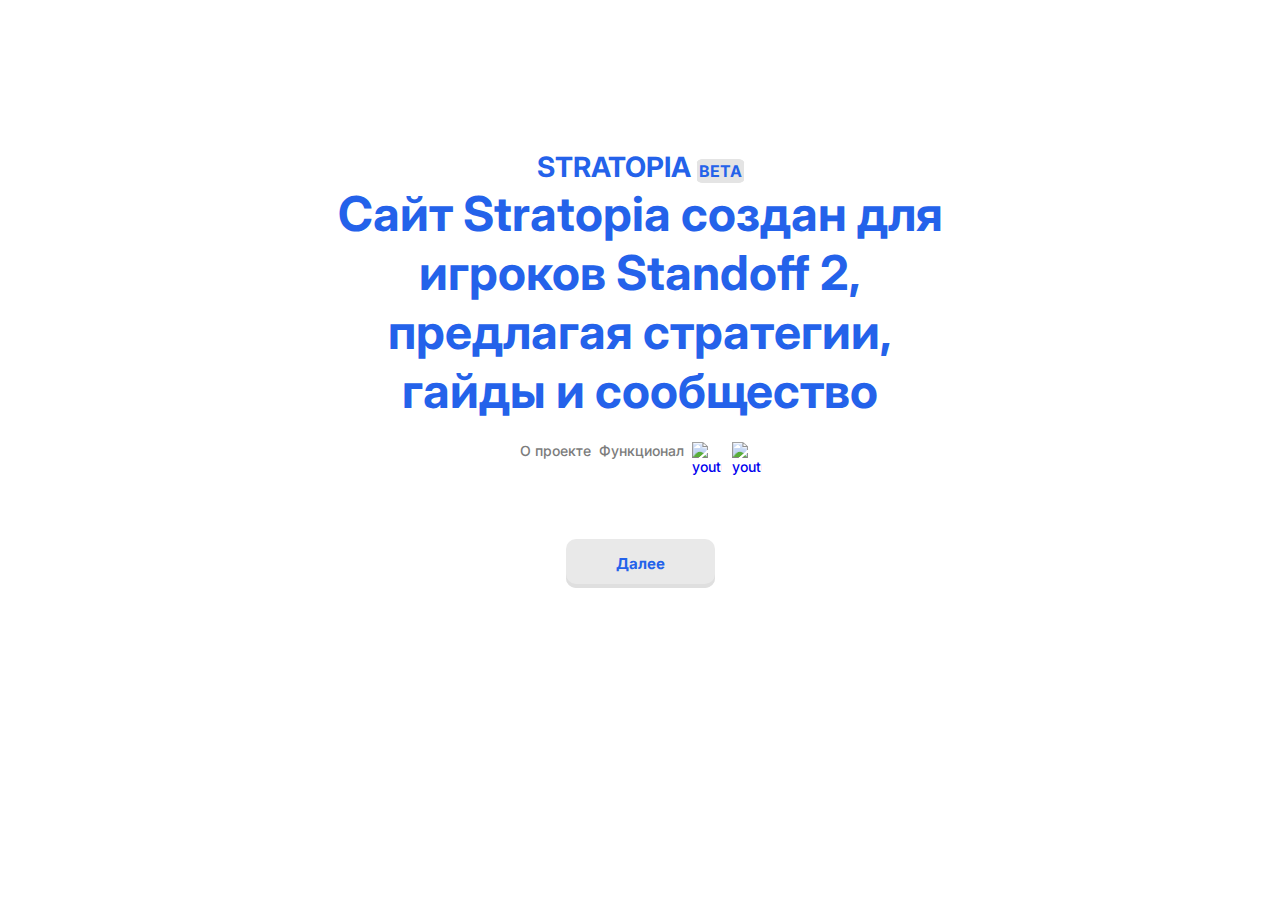
==== index.html @ 60f1918b "Add files via upload" ====
<!DOCTYPE html>
<html lang="ru">
<head>
    <meta charset="UTF-8">
    <meta name="viewport" content="width=device-width, initial-scale=1.0">
    <link rel="stylesheet" href="style1.css">
    <title>Document</title>
</head>
<body>
    <main>
        <div id="nav__main">STRATOPIA <span id="nav__main__beta">BETA</span> </div>
        <div id="main__text">Сайт Stratopia создан для игроков Standoff 2, предлагая стратегии, гайды и сообщество</div>
        <br>
        <nav>
            <ul>
                <li><a href="#" id="li__p">О проекте</a></li>
                <li><a href="#" id="li__f">Функционал</a></li>
                <li id="li__youtube"><a href="#"><img src="photo/youtube.webp" alt="youtube" id="img__youtube"></a></li>
                <li id="img__telegram"><a href="#"><img src="photo/telegram.webp" alt="youtube" id="img__telegram"></a></li>
            </ul>
        </nav>
        <div id="button">
            <a href="#" class="button">Далее</a>
        </div>
    </main>
</body>
</html>
---- style1.css ----
@import url('https://fonts.googleapis.com/css2?family=Inter:ital,opsz,wght@0,14..32,100..900;1,14..32,100..900&display=swap');

*{
    padding: 0;
    margin: 0;
    border: 0;
    font-family: "Inter", sans-serif;
}

*,*:before,*after{
-moz-box-sizing: border-box;
-webkit-box-sizing: border-box;
box-sizing: border-box;
}

:focus,:active{outline: none;}
a:focus,a:active{outline: none;}

nav,footer,header,aside{display: block;}

html,body{
    height: 100%;
    width: 100%;
    font-size: 100%;
    -ms-text-size-adjust: 100%;
    -moz-text-size-adjust: 100%;
    -webkit-text-size-adjust: 100%;
}
input,button,textarea{font-family: "Inter", sans-serif;}

input::-ms-clear{display: none;}
button{cursor: pointer;}
button::-moz-focus-inner {padding: 0;border: 0;}
a, a:visited{text-decoration: none;}
a:hover{text-decoration: none;}
ul il{list-style: none;}
img{vertical-align: top;}

h1,h2,h3,h4,h5,h6{font-family: "Inter", sans-serif;font-weight: 700;}

main{
    padding: 150px 0% 0% 0%;
}

span#nav__main__beta{
    font-size: 16px;
    border: 2px solid #E4E4E4;
    border-radius: 15%;
    background: #E4E4E4;
}


div#nav__main{
    text-align: center;
    color: #2462EA;
    font-weight: 700;
    font-size: 28px;
}

div#main__text{
    margin: auto;
    text-align: center;
    color: #2462EA;
    max-width: 13em;
    font-size: 48px;
    font-weight: 700;
}

nav{
    text-align: center;
}

li {
    display: inline-block;
    font-size: 14px;
    font-weight: 500;
    padding: 0 2px;
}

a#li__p,#li__f,#li__youtube,#li__teltegram{
    color: #7C7C7C;
}

img#img__youtube,#img__telegram{
    max-width: 100%;
}

li#li__youtube,#img__telegram{
    max-width: 30px;
    padding: 0 2px;
}

#button {
    text-align: center;
    padding: 5% 0% 0% 0%;
}

a.button{
    color: #2462EA;
    max-width: 13em;
    font-size: 15px;
    font-weight: 700;
    background-color: #E9E9E9;
    padding: 15px 50px;
    border-radius: 10px;
    display: inline-block;
    box-shadow:#DFDFDF 0 -4px 0 inset;
}

a.button:hover {
  box-shadow:  #DFDFDF 0 -2px 0 inset;
  transform: translateY(2px);
}
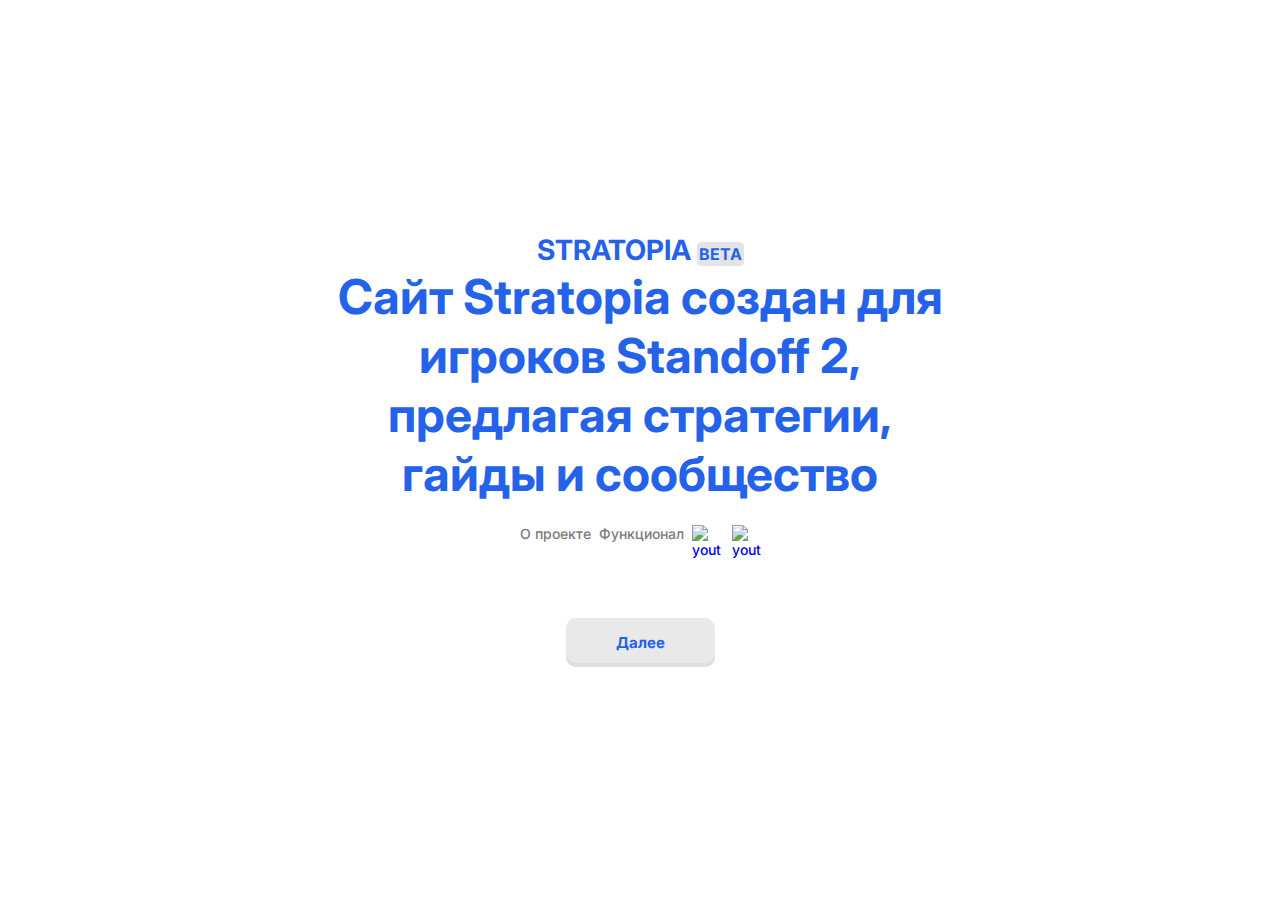
==== commit a10b2f9a: "Add files via upload" ====
--- a/index.html
+++ b/index.html
@@ -3,25 +3,25 @@
 <head>
     <meta charset="UTF-8">
     <meta name="viewport" content="width=device-width, initial-scale=1.0">
-    <link rel="stylesheet" href="style1.css">
+    <link rel="stylesheet" href="main.css">
     <title>Document</title>
 </head>
 <body>
-    <main>
-        <div id="nav__main">STRATOPIA <span id="nav__main__beta">BETA</span> </div>
-        <div id="main__text">Сайт Stratopia создан для игроков Standoff 2, предлагая стратегии, гайды и сообщество</div>
-        <br>
-        <nav>
-            <ul>
-                <li><a href="#" id="li__p">О проекте</a></li>
-                <li><a href="#" id="li__f">Функционал</a></li>
-                <li id="li__youtube"><a href="#"><img src="photo/youtube.webp" alt="youtube" id="img__youtube"></a></li>
-                <li id="img__telegram"><a href="#"><img src="photo/telegram.webp" alt="youtube" id="img__telegram"></a></li>
-            </ul>
-        </nav>
-        <div id="button">
-            <a href="#" class="button">Далее</a>
-        </div>
-    </main>
+        <main>
+            <div id="nav__main">STRATOPIA <span id="nav__main__beta">BETA</span> </div>
+            <div id="main__text">Сайт Stratopia создан для игроков Standoff 2, предлагая стратегии, гайды и сообщество</div>
+            <br>
+            <nav>
+                <ul>
+                    <li><a href="#" id="li__p">О проекте</a></li>
+                    <li><a href="#" id="li__f">Функционал</a></li>
+                    <li id="li__youtube"><a href="#"><img src="photo/youtube.webp" alt="youtube" id="img__youtube"></a></li>
+                    <li id="img__telegram"><a href="#"><img src="photo/telegram.webp" alt="youtube" id="img__telegram"></a></li>
+                </ul>
+            </nav>
+            <div id="button">
+                <a href="#" class="button">Далее</a>
+            </div>
+        </main>
 </body>
 </html>
--- a/main.css
+++ b/main.css
@@ -0,0 +1,132 @@
+@import url('https://fonts.googleapis.com/css2?family=Inter:ital,opsz,wght@0,14..32,100..900;1,14..32,100..900&display=swap');
+
+*{
+    padding: 0;
+    margin: 0;
+    border: 0;
+    font-family: "Inter", sans-serif;
+}
+
+*,*:before,*after{
+-moz-box-sizing: border-box;
+-webkit-box-sizing: border-box;
+box-sizing: border-box;
+}
+
+:focus,:active{outline: none;}
+a:focus,a:active{outline: none;}
+
+nav,footer,header,aside{display: block;}
+
+html,body{
+    height: 100%;
+    width: 100%;
+    font-size: 100%;
+    -ms-text-size-adjust: 100%;
+    -moz-text-size-adjust: 100%;
+    -webkit-text-size-adjust: 100%;
+}
+input,button,textarea{font-family: "Inter", sans-serif;}
+
+input::-ms-clear{display: none;}
+button{cursor: pointer;}
+button::-moz-focus-inner {padding: 0;border: 0;}
+a, a:visited{text-decoration: none;}
+a:hover{text-decoration: none;}
+ul il{list-style: none;}
+img{vertical-align: top;}
+
+h1,h2,h3,h4,h5,h6{font-family: "Inter", sans-serif;font-weight: 700;}
+
+.container{
+
+}
+
+main{
+    display: flex;
+    justify-content: center;
+    align-items: center;
+    height: 100%;
+    flex-direction: column;
+}
+
+span#nav__main__beta{
+    font-size: 16px;
+    border: 2px solid #E4E4E4;
+    border-radius: 15%;
+    background: #E4E4E4;
+}
+
+
+div#nav__main{
+    text-align: center;
+    color: #2462EA;
+    font-weight: 700;
+    font-size: 28px;
+}
+
+div#main__text{
+    text-align: center;
+    color: #2462EA;
+    max-width: 13em;
+    font-size: 48px;
+    font-weight: 700;
+}
+
+nav{
+    text-align: center;
+}
+
+li {
+    display: inline-block;
+    font-size: 14px;
+    font-weight: 500;
+    padding: 0 2px;
+}
+
+a#li__p,#li__f,#li__youtube,#li__teltegram{
+    color: #7C7C7C;
+}
+
+img#img__youtube,#img__telegram{
+    max-width: 100%;
+}
+
+li#li__youtube,#img__telegram{
+    max-width: 30px;
+    padding: 0 2px;
+}
+
+#button {
+    text-align: center;
+    margin: 60px 0% 0% 0%;
+}
+
+a.button{
+    color: #2462EA;
+    max-width: 13em;
+    font-size: 15px;
+    font-weight: 700;
+    background-color: #E9E9E9;
+    padding: 15px 50px;
+    border-radius: 10px;
+    display: inline-block;
+    box-shadow:#DFDFDF 0 -4px 0 inset;
+}
+
+a.button:hover {
+  box-shadow:  #DFDFDF 0 -2px 0 inset;
+  transform: translateY(2px);
+}
+
+@media (max-width: 515px) {
+    div#main__text{
+        font-size: 40px;
+    }
+}
+
+@media (max-width: 420px) {
+    div#main__text{
+        font-size: 35px;
+    }
+}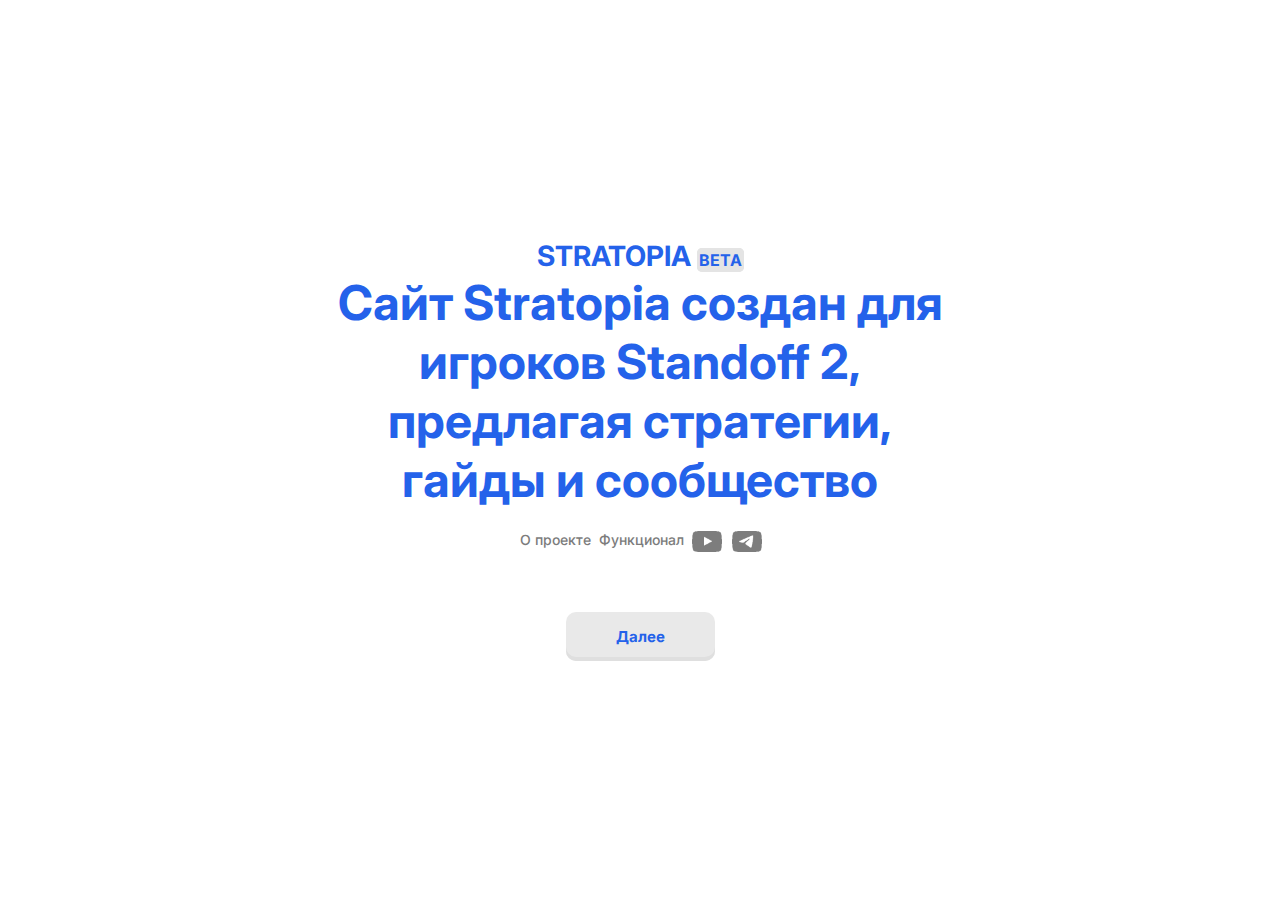
==== commit e387fcb9: "Add files via upload" ====
--- a/index.html
+++ b/index.html
@@ -3,8 +3,8 @@
 <head>
     <meta charset="UTF-8">
     <meta name="viewport" content="width=device-width, initial-scale=1.0">
-    <link rel="stylesheet" href="main.css">
-    <title>Document</title>
+    <link rel="stylesheet" href="style.css">
+    <title>Stratopia</title>
 </head>
 <body>
         <main>
@@ -20,7 +20,7 @@
                 </ul>
             </nav>
             <div id="button">
-                <a href="#" class="button">Далее</a>
+                <a href="main/index.html" class="button">Далее</a>
             </div>
         </main>
 </body>
--- a/style.css
+++ b/style.css
@@ -0,0 +1,137 @@
+@import url('https://fonts.googleapis.com/css2?family=Inter:ital,opsz,wght@0,14..32,100..900;1,14..32,100..900&display=swap');
+
+*{
+    padding: 0;
+    margin: 0;
+    border: 0;
+    font-family: "Inter", sans-serif;
+}
+
+*,*:before,*after{
+-moz-box-sizing: border-box;
+-webkit-box-sizing: border-box;
+box-sizing: border-box;
+}
+
+:focus,:active{outline: none;}
+a:focus,a:active{outline: none;}
+
+nav,footer,header,aside{display: block;}
+
+html,body{
+    height: 100%;
+    width: 100%;
+    font-size: 100%;
+    -ms-text-size-adjust: 100%;
+    -moz-text-size-adjust: 100%;
+    -webkit-text-size-adjust: 100%;
+}
+input,button,textarea{font-family: "Inter", sans-serif;}
+
+input::-ms-clear{display: none;}
+button{cursor: pointer;}
+button::-moz-focus-inner {padding: 0;border: 0;}
+a, a:visited{text-decoration: none;}
+a:hover{text-decoration: none;}
+ul il{list-style: none;}
+img{vertical-align: top;}
+
+h1,h2,h3,h4,h5,h6{font-family: "Inter", sans-serif;font-weight: 700;}
+
+main{
+    display: flex;
+    justify-content: center;
+    align-items: center;
+    height: 100%;
+    flex-direction: column;
+}
+
+span#nav__main__beta{
+    font-size: 16px;
+    border: 2px solid #E4E4E4;
+    border-radius: 5px;
+    background: #E4E4E4;
+}
+
+
+div#nav__main{
+    text-align: center;
+    color: #2462EA;
+    font-weight: 700;
+    font-size: 28px;
+}
+
+div#main__text{
+    text-align: center;
+    color: #2462EA;
+    max-width: 13em;
+    font-size: 48px;
+    font-weight: 700;
+}
+
+nav{
+    text-align: center;
+}
+
+li {
+    display: inline-block;
+    font-size: 14px;
+    font-weight: 500;
+    padding: 0 2px;
+}
+
+a#li__p,#li__f,#li__youtube,#li__teltegram{
+    color: #7C7C7C;
+}
+
+img#img__youtube,#img__telegram{
+    max-width: 100%;
+}
+
+li#li__youtube,#img__telegram{
+    max-width: 30px;
+    padding: 0 2px;
+}
+
+#button {
+    text-align: center;
+    margin: 60px 0% 0% 0%;
+    transition: all 0.3s;
+}
+
+a.button{
+    color: #2462EA;
+    max-width: 13em;
+    font-size: 15px;
+    font-weight: 700;
+    background-color: #E9E9E9;
+    padding: 15px 50px;
+    border-radius: 10px;
+    display: inline-block;
+    box-shadow:#DFDFDF 0 -4px 0 inset;
+}
+
+a.button:hover {
+  box-shadow:  #DFDFDF 0 -2px 0 inset;
+  transform: translateY(2px);
+}
+
+@media (max-width: 515px) {
+    div#main__text{
+        font-size: 40px;
+    }
+}
+
+@media (max-width: 420px) {
+    div#main__text{
+        font-size: 35px;
+    }
+
+    div#nav__main {
+        font-size: 22px;
+    }
+    
+    span#nav__main__beta{
+        font-size: 13px;
+    }
+}